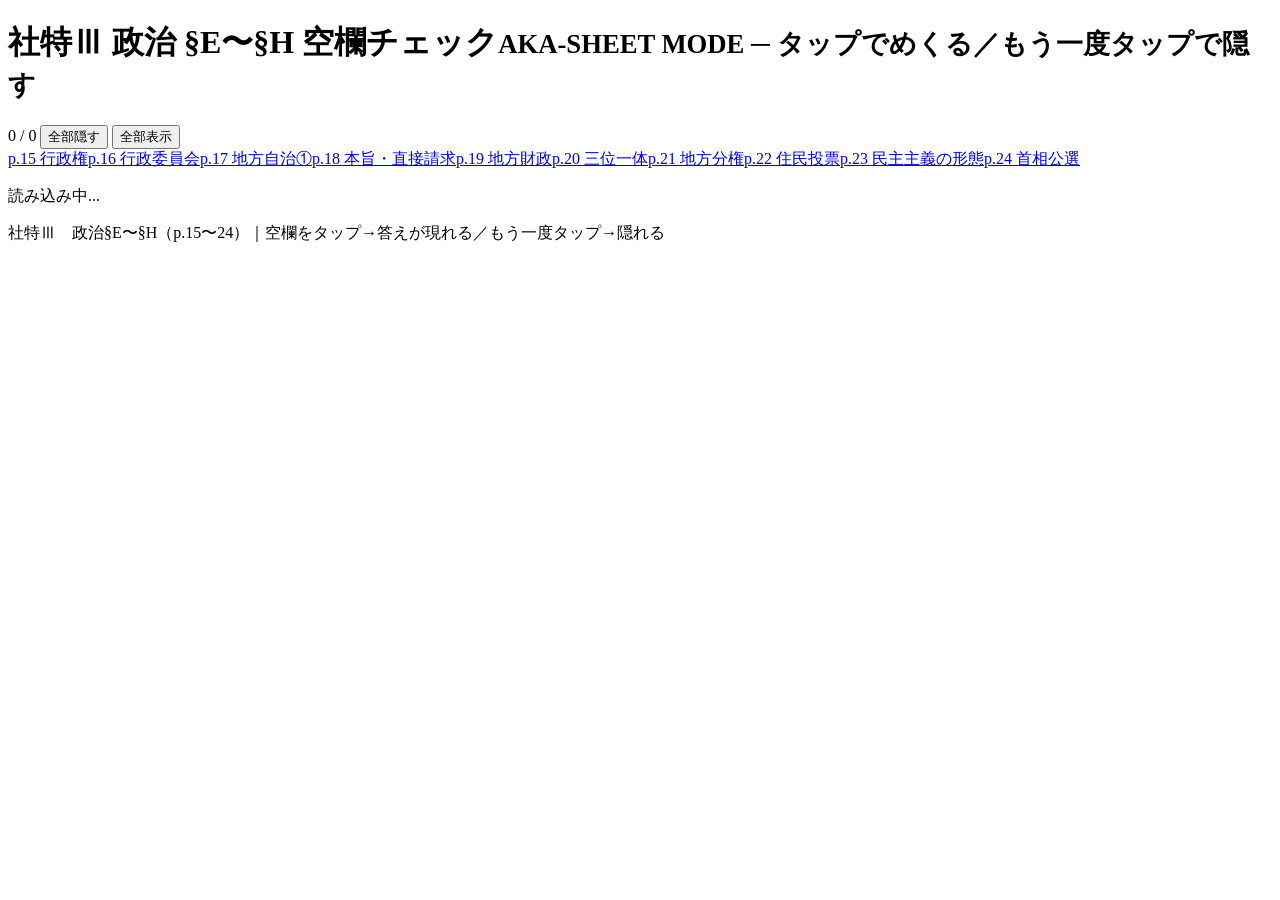
==== index.html @ c3d472b0 "Add site entry page" ====
<!DOCTYPE html>
<html lang="ja">
<head>
<meta charset="UTF-8">
<meta name="viewport" content="width=device-width, initial-scale=1.0">
<title>社特Ⅲ 政治E〜H 空欄チェック（赤シート方式）</title>
<link rel="stylesheet" href="style.css">
</head>
<body>
<header>
<h1>社特Ⅲ 政治 §E〜§H 空欄チェック<small>AKA-SHEET MODE ─ タップでめくる／もう一度タップで隠す</small></h1>
<div class="bar">
<span class="count" id="count">0 / 0</span>
<button class="primary" id="hideAll">全部隠す</button>
<button id="showAll">全部表示</button>
</div>
<nav>
<a href="#p15">p.15 行政権</a><a href="#p16">p.16 行政委員会</a><a href="#p17">p.17 地方自治①</a><a href="#p18">p.18 本旨・直接請求</a><a href="#p19">p.19 地方財政</a><a href="#p20">p.20 三位一体</a><a href="#p21">p.21 地方分権</a><a href="#p22">p.22 住民投票</a><a href="#p23">p.23 民主主義の形態</a><a href="#p24">p.24 首相公選</a>
</nav>
</header>
<main id="content"><p class="note">読み込み中...</p></main>
<footer>社特Ⅲ　政治§E〜§H（p.15〜24）｜空欄をタップ→答えが現れる／もう一度タップ→隠れる</footer>
<script src="app.js"></script>
</body>
</html>
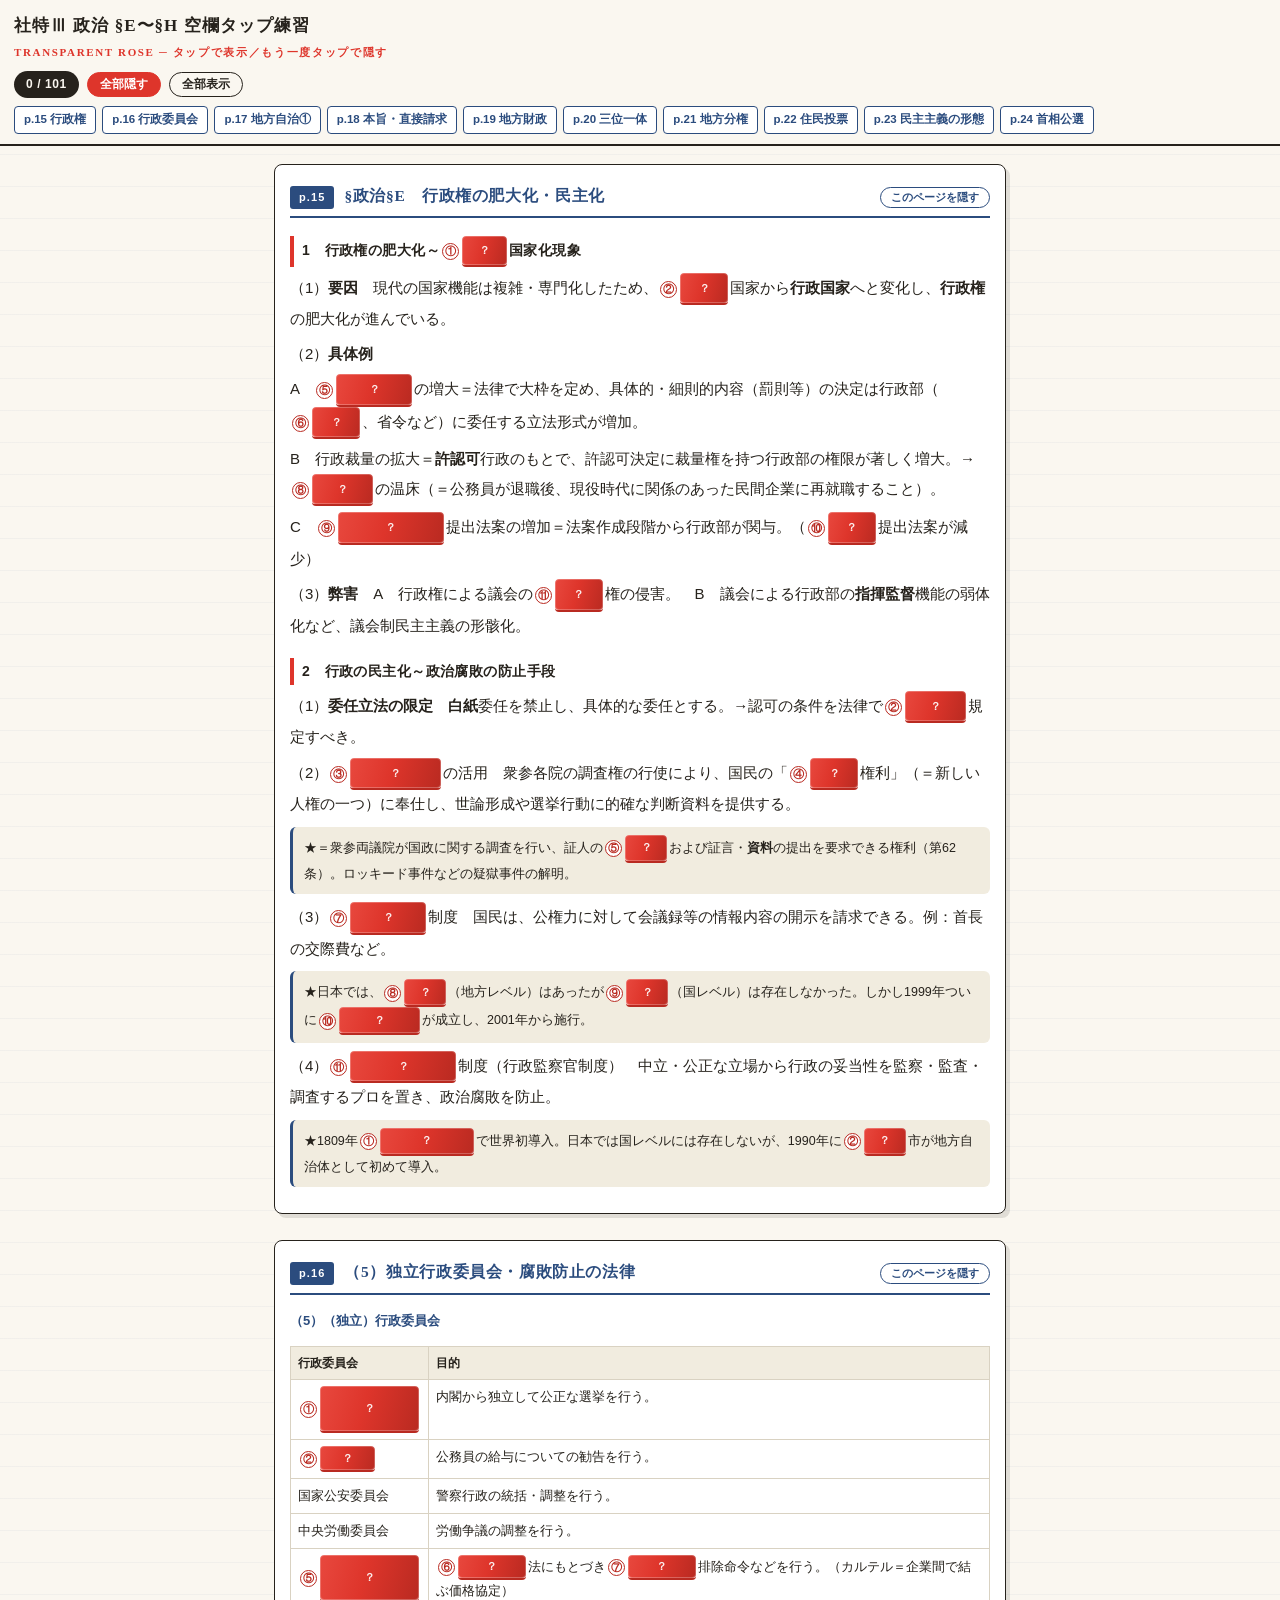
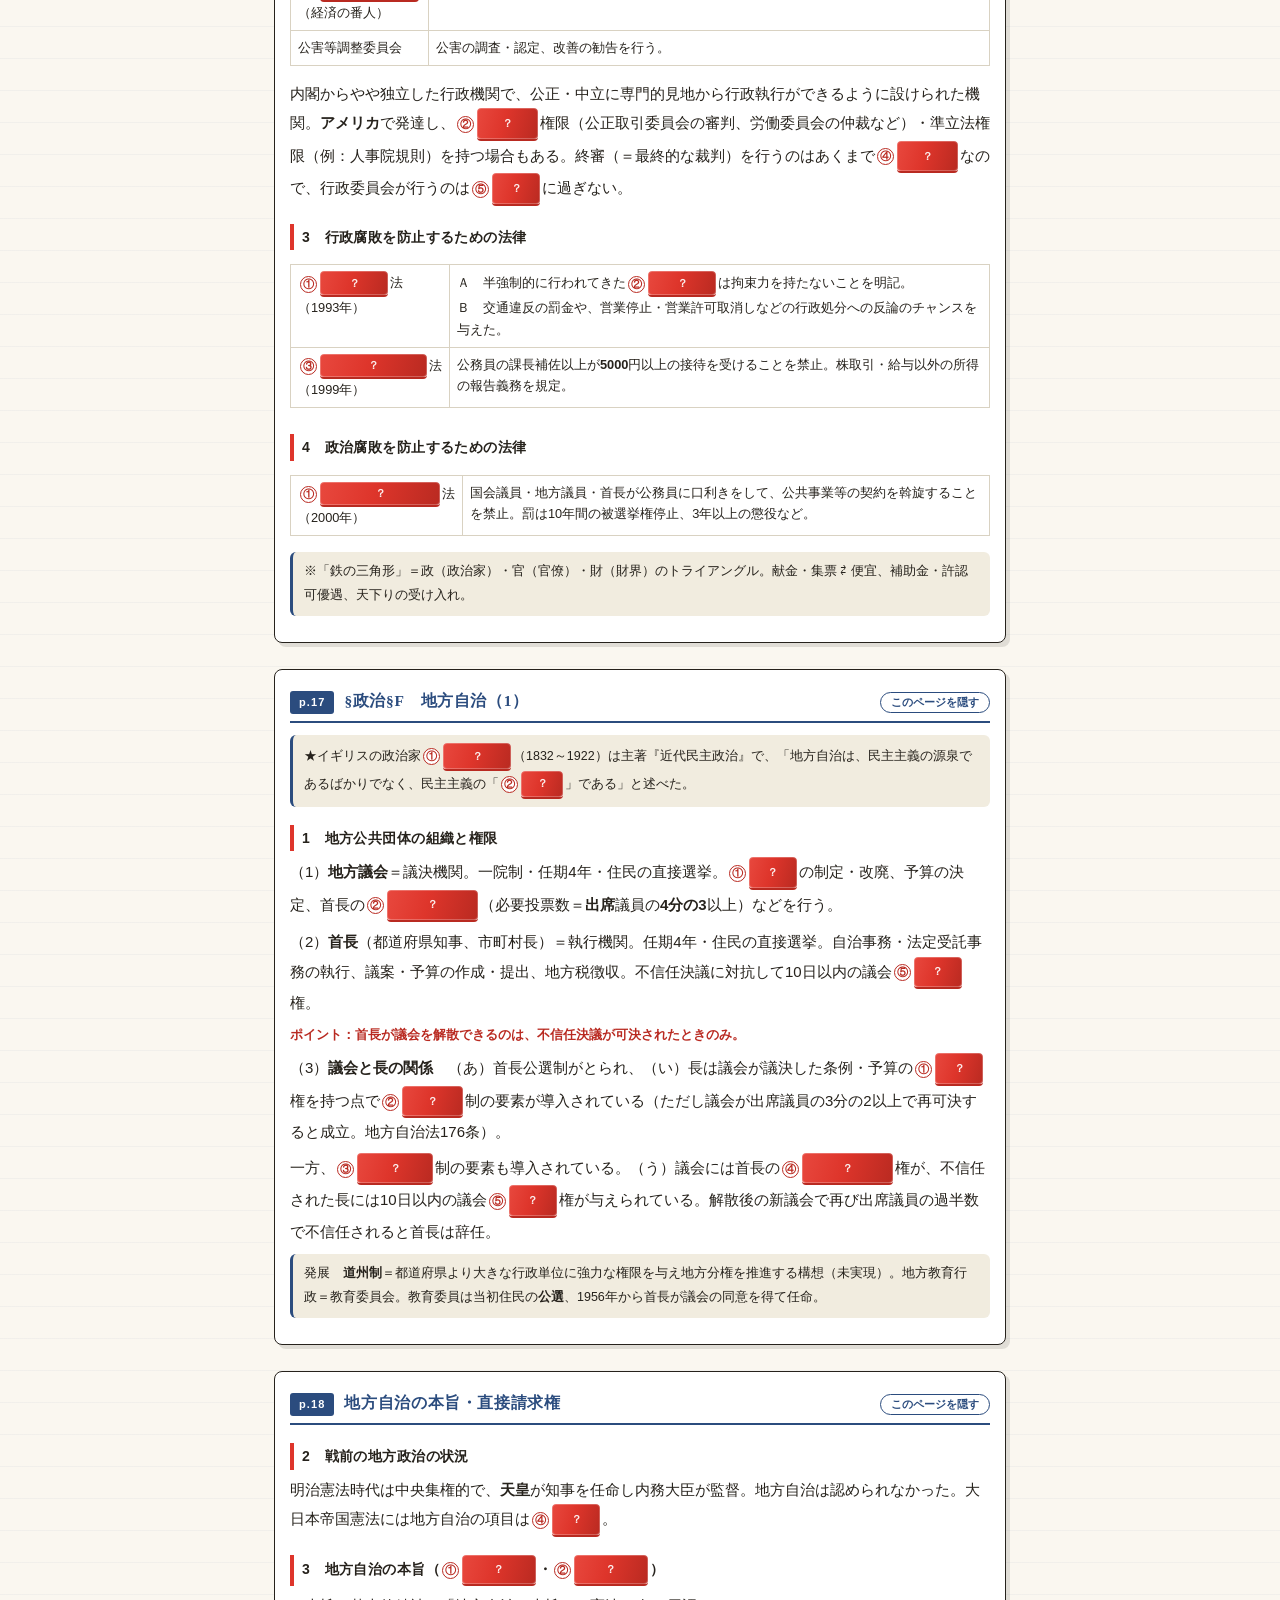
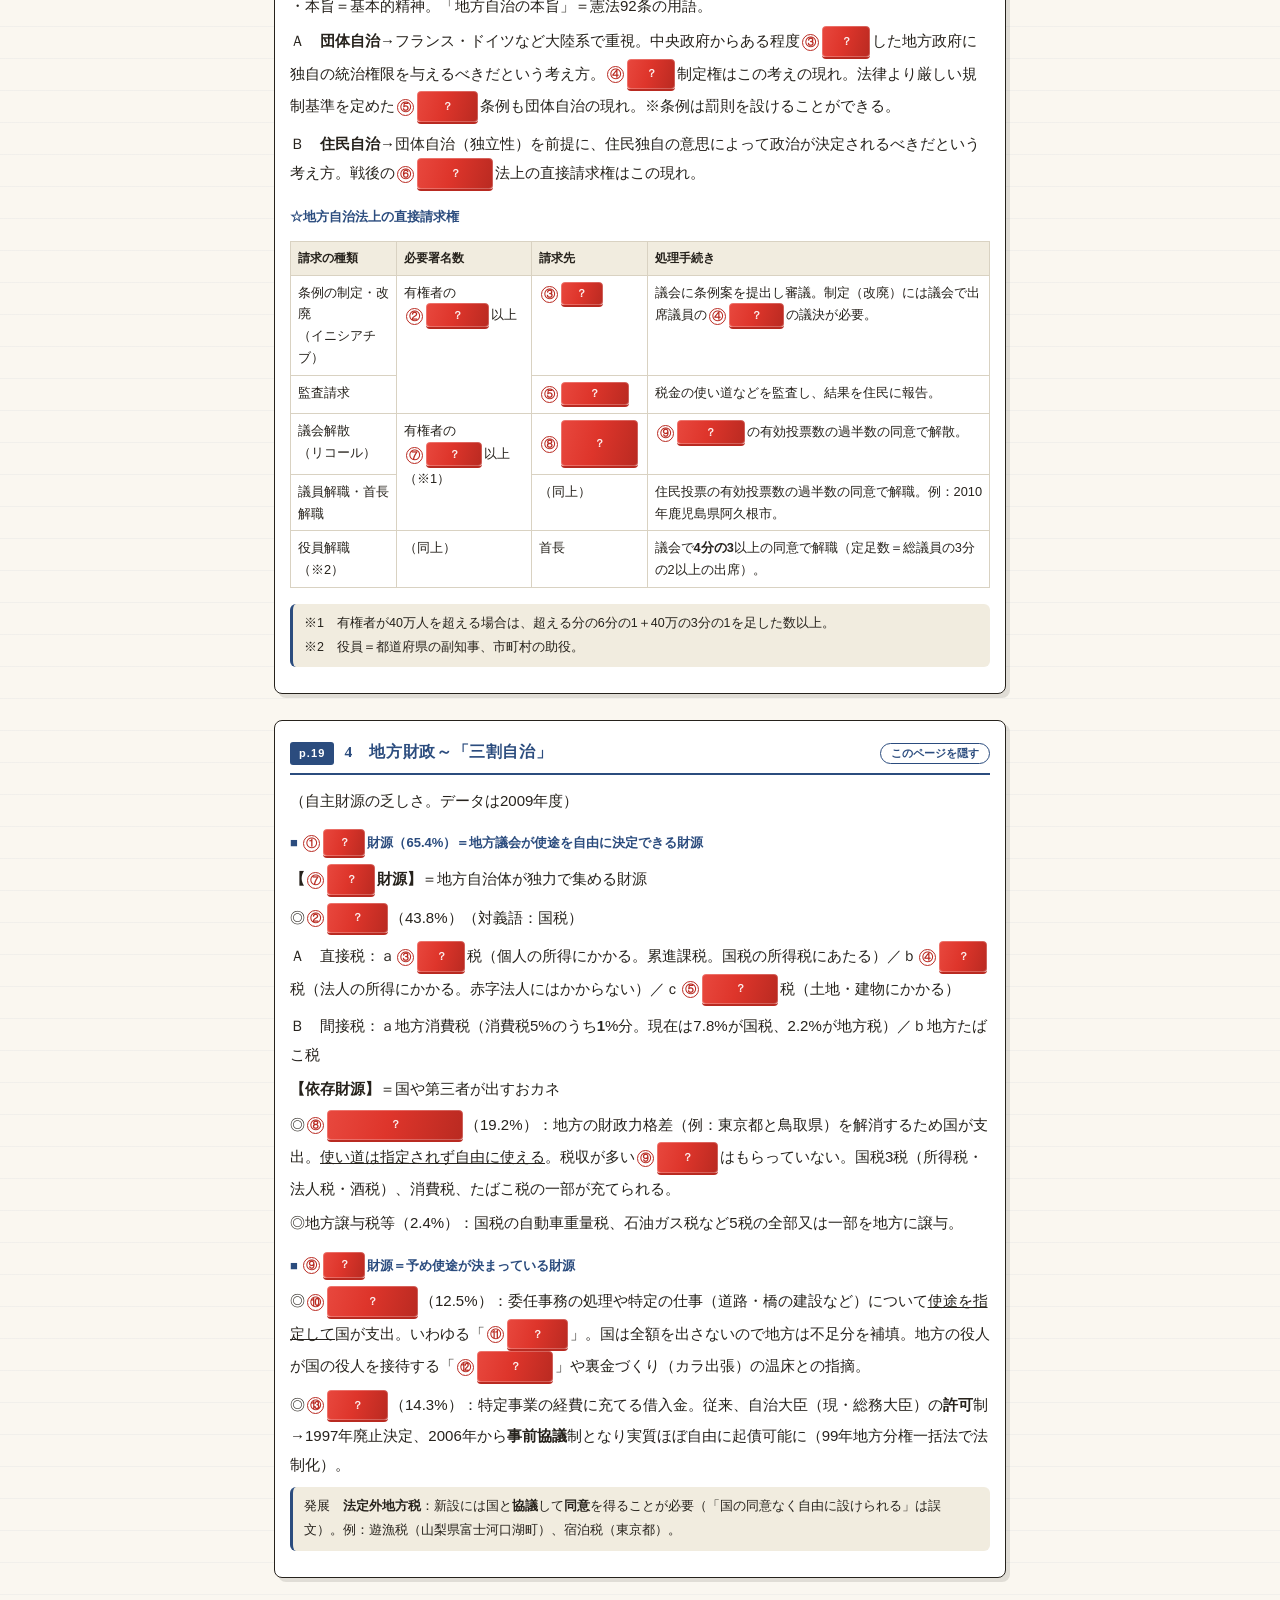
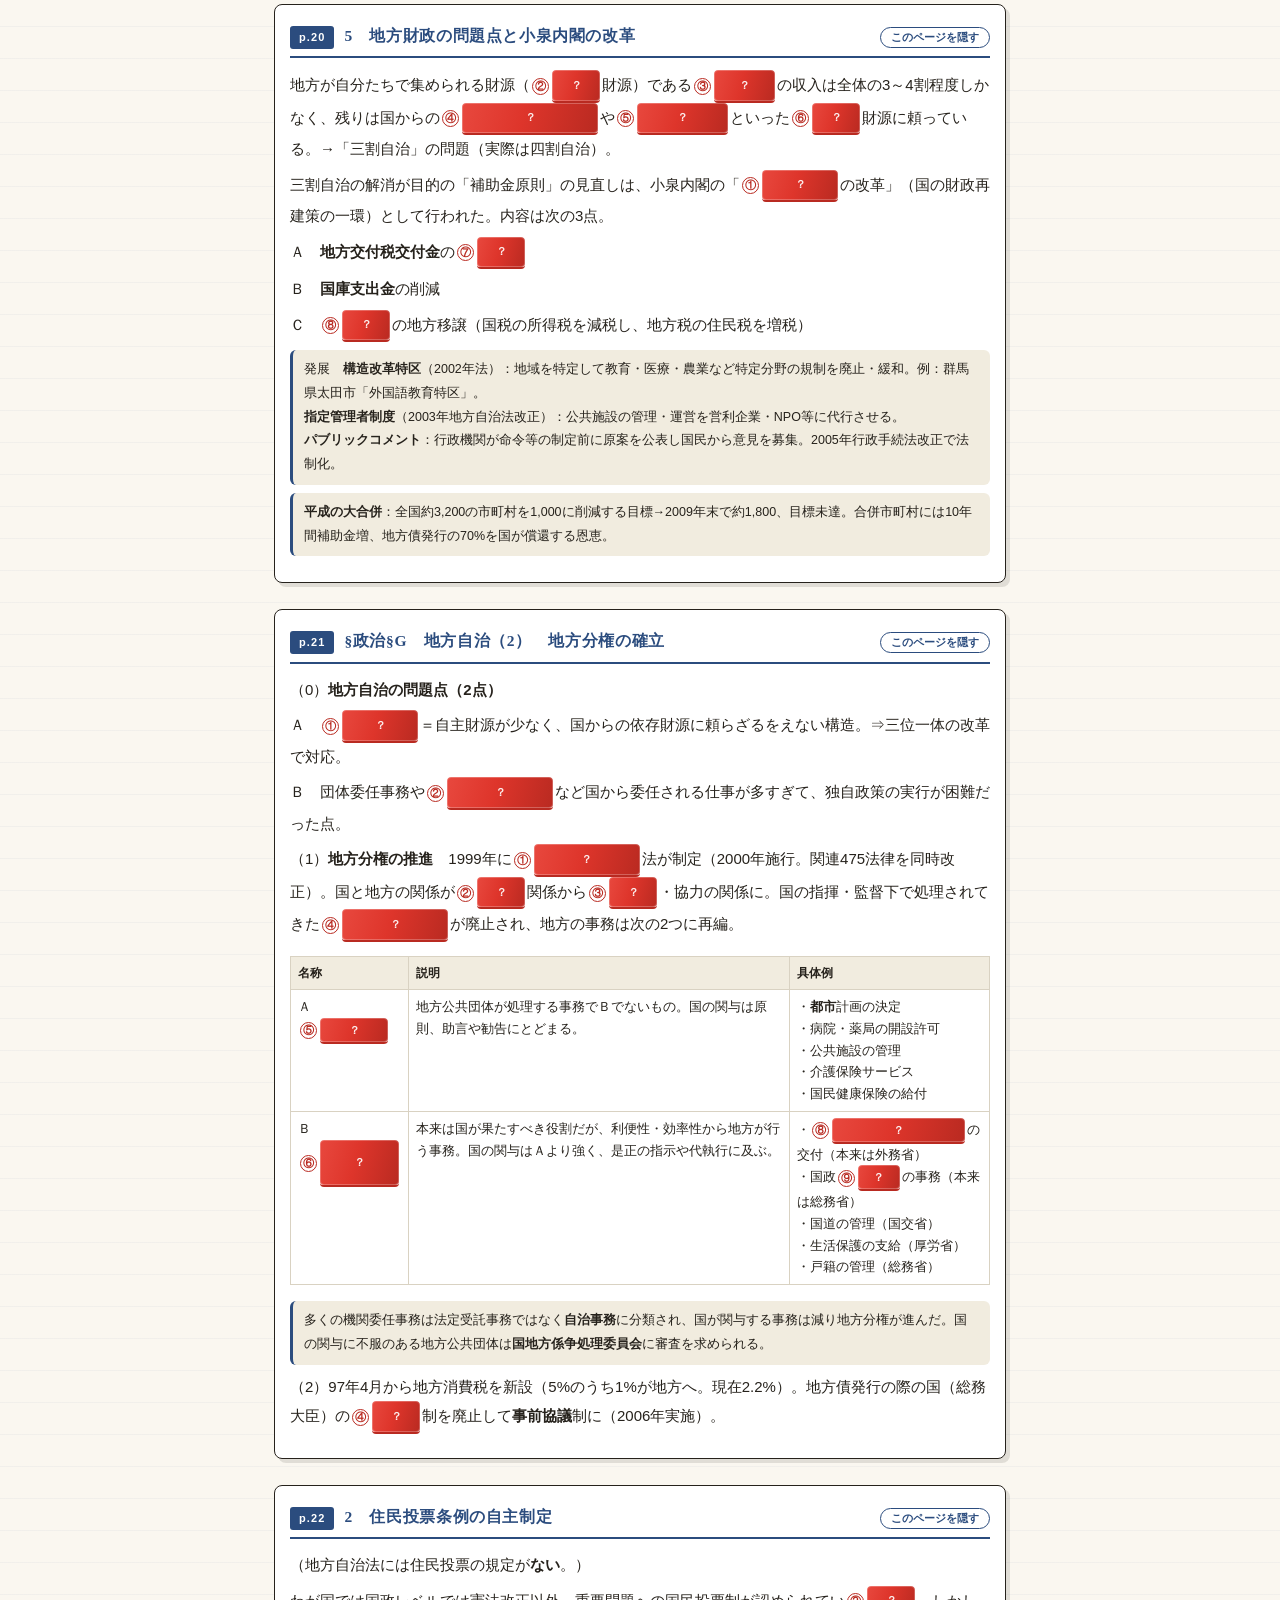
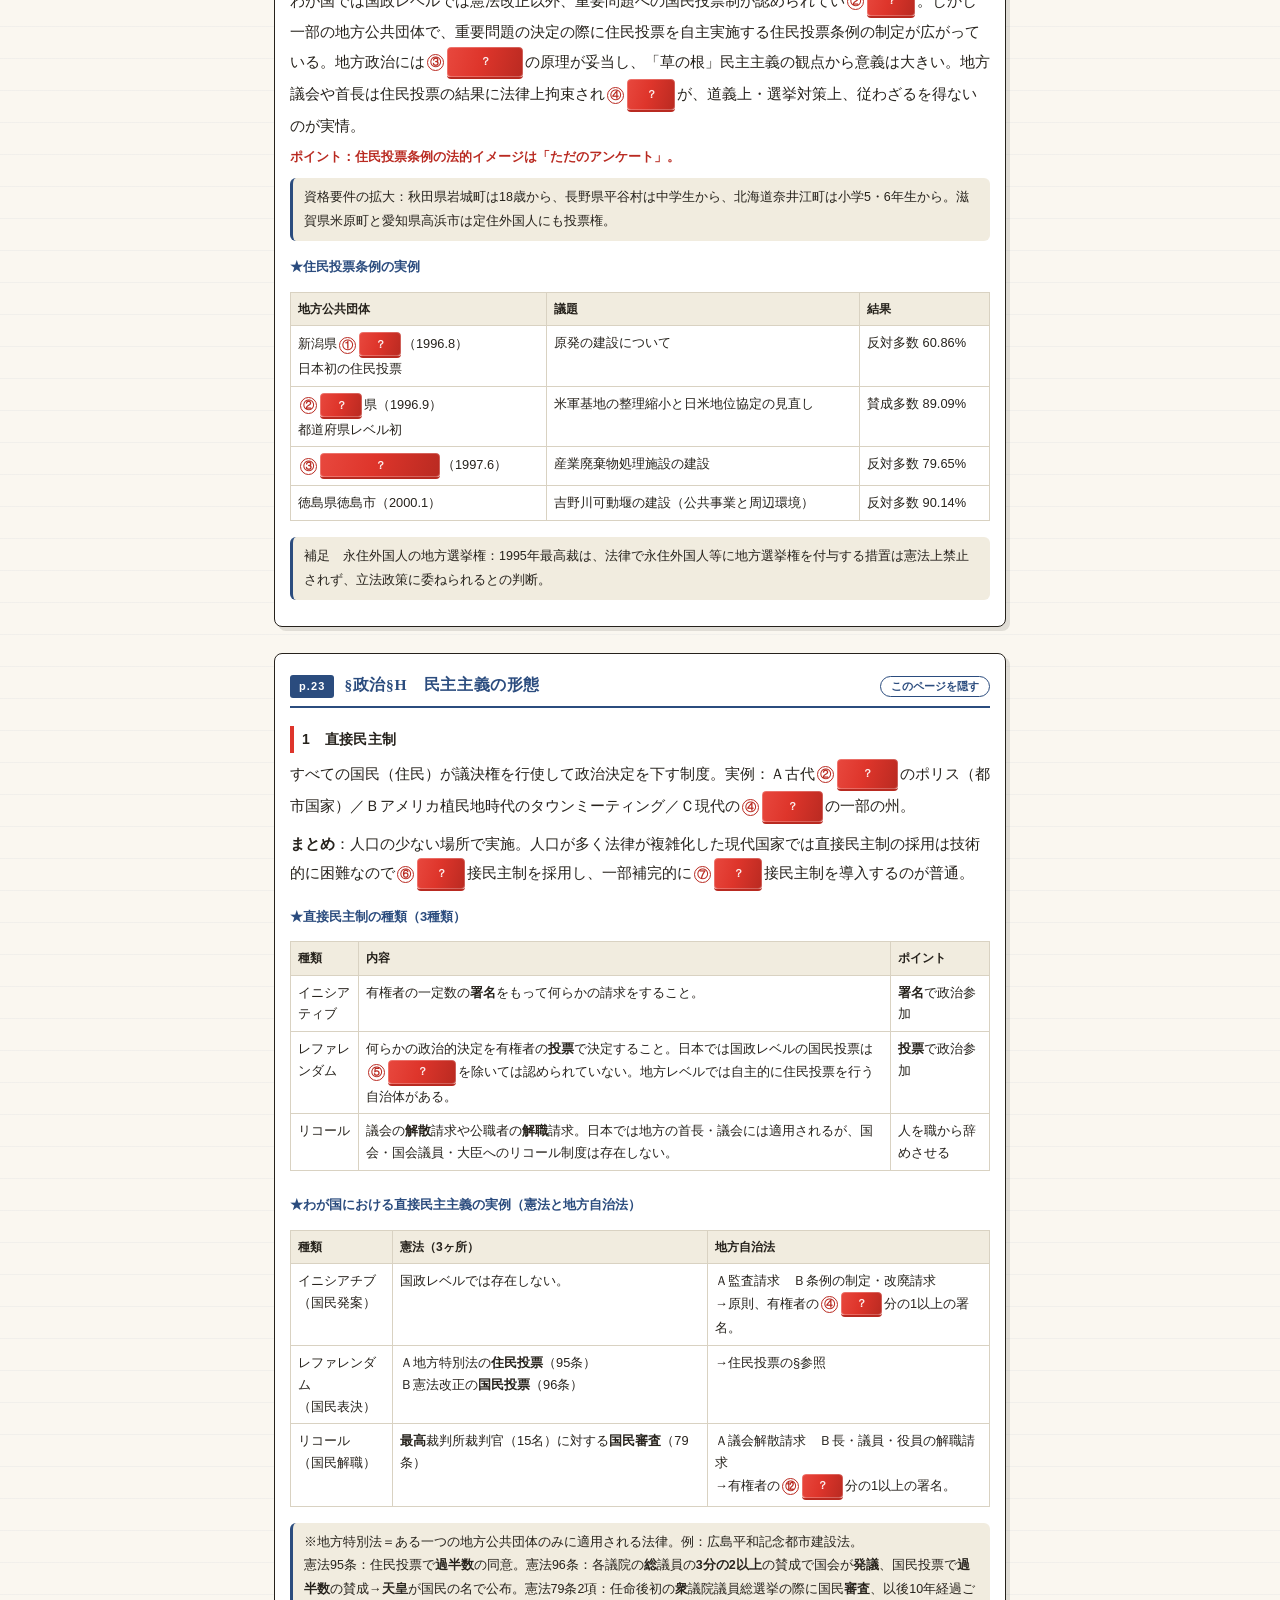
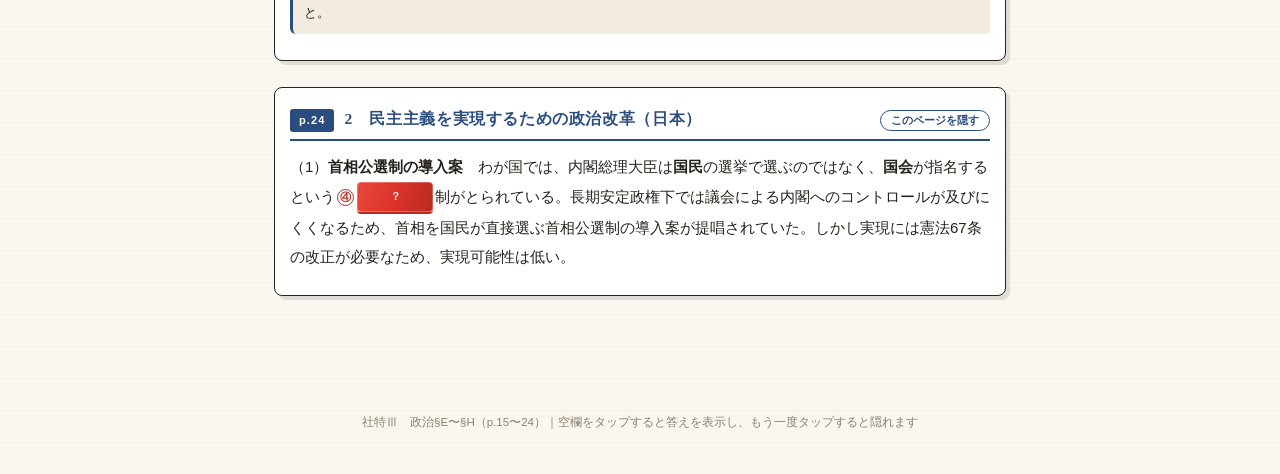
==== commit 7b8640b6: "Update site header for transparent rose quiz design" ====
--- a/index.html
+++ b/index.html
@@ -3,12 +3,13 @@
 <head>
 <meta charset="UTF-8">
 <meta name="viewport" content="width=device-width, initial-scale=1.0">
-<title>社特Ⅲ 政治E〜H 空欄チェック（赤シート方式）</title>
+<meta name="theme-color" content="#FAF7F0">
+<title>社特Ⅲ 政治E〜H 空欄タップ練習</title>
 <link rel="stylesheet" href="style.css">
 </head>
 <body>
 <header>
-<h1>社特Ⅲ 政治 §E〜§H 空欄チェック<small>AKA-SHEET MODE ─ タップでめくる／もう一度タップで隠す</small></h1>
+<h1>社特Ⅲ 政治 §E〜§H 空欄タップ練習<small>TRANSPARENT ROSE ─ タップで表示／もう一度タップで隠す</small></h1>
 <div class="bar">
 <span class="count" id="count">0 / 0</span>
 <button class="primary" id="hideAll">全部隠す</button>
@@ -19,7 +20,7 @@
 </nav>
 </header>
 <main id="content"><p class="note">読み込み中...</p></main>
-<footer>社特Ⅲ　政治§E〜§H（p.15〜24）｜空欄をタップ→答えが現れる／もう一度タップ→隠れる</footer>
+<footer>社特Ⅲ　政治§E〜§H（p.15〜24）｜空欄をタップすると答えを表示し、もう一度タップすると隠れます</footer>
 <script src="app.js"></script>
 </body>
 </html>
--- a/style.css
+++ b/style.css
@@ -0,0 +1,111 @@
+:root{
+  --paper:#FAF7F0;
+  --ink:#26221C;
+  --red:#DE352B;
+  --red-deep:#B92A21;
+  --indigo:#2B4C7E;
+  --line:#D9D2C2;
+  --soft:#F1ECDF;
+}
+*{box-sizing:border-box;-webkit-tap-highlight-color:transparent}
+html{scroll-behavior:smooth}
+body{
+  margin:0;background:var(--paper);color:var(--ink);
+  font-family:"Hiragino Kaku Gothic ProN","Hiragino Sans","Yu Gothic","Noto Sans JP",sans-serif;
+  font-size:15px;line-height:1.9;
+  background-image:repeating-linear-gradient(0deg,transparent 0 31px,rgba(43,76,126,.045) 31px 32px);
+}
+header{
+  position:sticky;top:0;z-index:20;background:rgba(250,247,240,.96);
+  border-bottom:2px solid var(--ink);backdrop-filter:blur(4px);
+  padding:10px 14px 8px;
+}
+h1{
+  margin:0;font-size:17px;letter-spacing:.06em;
+  font-family:"Hiragino Mincho ProN","Yu Mincho","Noto Serif JP",serif;font-weight:700;
+}
+h1 small{font-size:11px;color:var(--red);font-weight:600;letter-spacing:.15em;display:block}
+.bar{display:flex;align-items:center;gap:8px;margin-top:8px;flex-wrap:wrap}
+.count{
+  font-size:12px;font-weight:700;background:var(--ink);color:var(--paper);
+  border-radius:999px;padding:2px 12px;letter-spacing:.05em;
+}
+.bar button{
+  font-size:12px;font-weight:700;border:1.5px solid var(--ink);background:transparent;
+  color:var(--ink);border-radius:999px;padding:3px 12px;cursor:pointer;font-family:inherit;
+}
+.bar button.primary{background:var(--red);border-color:var(--red);color:#fff}
+nav{display:flex;gap:6px;overflow-x:auto;padding:8px 0 2px;scrollbar-width:none}
+nav::-webkit-scrollbar{display:none}
+nav a{
+  flex:none;font-size:11.5px;font-weight:700;text-decoration:none;color:var(--indigo);
+  border:1.2px solid var(--indigo);border-radius:4px;padding:2px 9px;background:#fff;
+}
+main{max-width:760px;margin:0 auto;padding:18px 14px 90px}
+section.page{
+  background:#fff;border:1.5px solid var(--ink);border-radius:8px;
+  margin:0 0 26px;padding:16px 15px 18px;box-shadow:4px 4px 0 rgba(38,34,28,.12);
+}
+.phead{display:flex;align-items:baseline;gap:10px;border-bottom:2px solid var(--indigo);padding-bottom:6px;margin-bottom:12px;flex-wrap:wrap}
+.ptag{
+  font-size:11px;font-weight:800;color:#fff;background:var(--indigo);
+  padding:1px 9px;border-radius:3px;letter-spacing:.1em;flex:none;
+}
+.phead h2{
+  margin:0;font-size:15.5px;color:var(--indigo);flex:1;min-width:150px;
+  font-family:"Hiragino Mincho ProN","Yu Mincho",serif;letter-spacing:.04em;
+}
+.sec-toggle{
+  flex:none;font-size:11px;font-weight:700;border:1.2px solid var(--indigo);color:var(--indigo);
+  background:transparent;border-radius:999px;padding:2px 10px;cursor:pointer;font-family:inherit;
+}
+h3{font-size:14px;margin:18px 0 6px;padding-left:8px;border-left:4px solid var(--red);letter-spacing:.03em}
+h4{font-size:13px;margin:14px 0 4px;color:var(--indigo)}
+p{margin:6px 0}
+.note{
+  font-size:12.5px;background:var(--soft);border-radius:6px;padding:8px 11px;margin:8px 0;
+  border-left:3px solid var(--indigo);
+}
+.pt{font-size:12.5px;color:var(--red-deep);font-weight:700}
+table{width:100%;border-collapse:collapse;font-size:12.8px;margin:8px 0;line-height:1.7}
+th,td{border:1px solid var(--line);padding:6px 7px;vertical-align:top;text-align:left}
+th{background:var(--soft);font-size:12px;white-space:nowrap}
+.twrap{overflow-x:auto}
+.b{
+  display:inline-flex;align-items:center;gap:3px;margin:0 2px;
+  cursor:pointer;user-select:none;vertical-align:baseline;
+}
+.b i{
+  font-style:normal;font-size:11px;font-weight:800;color:var(--red-deep);
+  border:1.4px solid var(--red-deep);border-radius:50%;
+  min-width:17px;height:17px;line-height:15px;text-align:center;flex:none;
+  background:#fff;
+}
+.b em{
+  position:relative;font-style:normal;font-weight:700;color:var(--red-deep);
+  padding:1px 8px;min-width:3.2em;text-align:center;border-radius:4px;
+  overflow:hidden;display:inline-block;
+  background:#FFF3F1;border-bottom:2px solid var(--red-deep);
+}
+.b em::after{
+  content:"";position:absolute;inset:0;border-radius:4px;
+  background:linear-gradient(105deg,#E8483E 0%,var(--red) 45%,var(--red-deep) 100%);
+  box-shadow:inset 0 0 0 1px rgba(255,255,255,.25);
+  transition:transform .38s cubic-bezier(.4,.1,.2,1),opacity .3s;
+  transform:translateX(0);
+}
+.b.on em::after{transform:translateX(104%);opacity:.9}
+.b:not(.on) em{color:transparent}
+.b em::before{
+  content:"？";position:absolute;inset:0;z-index:1;
+  color:rgba(255,255,255,.9);font-size:11px;font-weight:800;
+  display:flex;align-items:center;justify-content:center;
+  transition:opacity .2s;pointer-events:none;
+}
+.b.on em::before{opacity:0}
+.b:focus-visible{outline:2.5px solid var(--indigo);outline-offset:2px;border-radius:6px}
+@media (prefers-reduced-motion:reduce){
+  .b em::after{transition:none}
+  html{scroll-behavior:auto}
+}
+footer{max-width:760px;margin:0 auto;padding:0 16px 40px;font-size:11.5px;color:#8a8271;text-align:center}
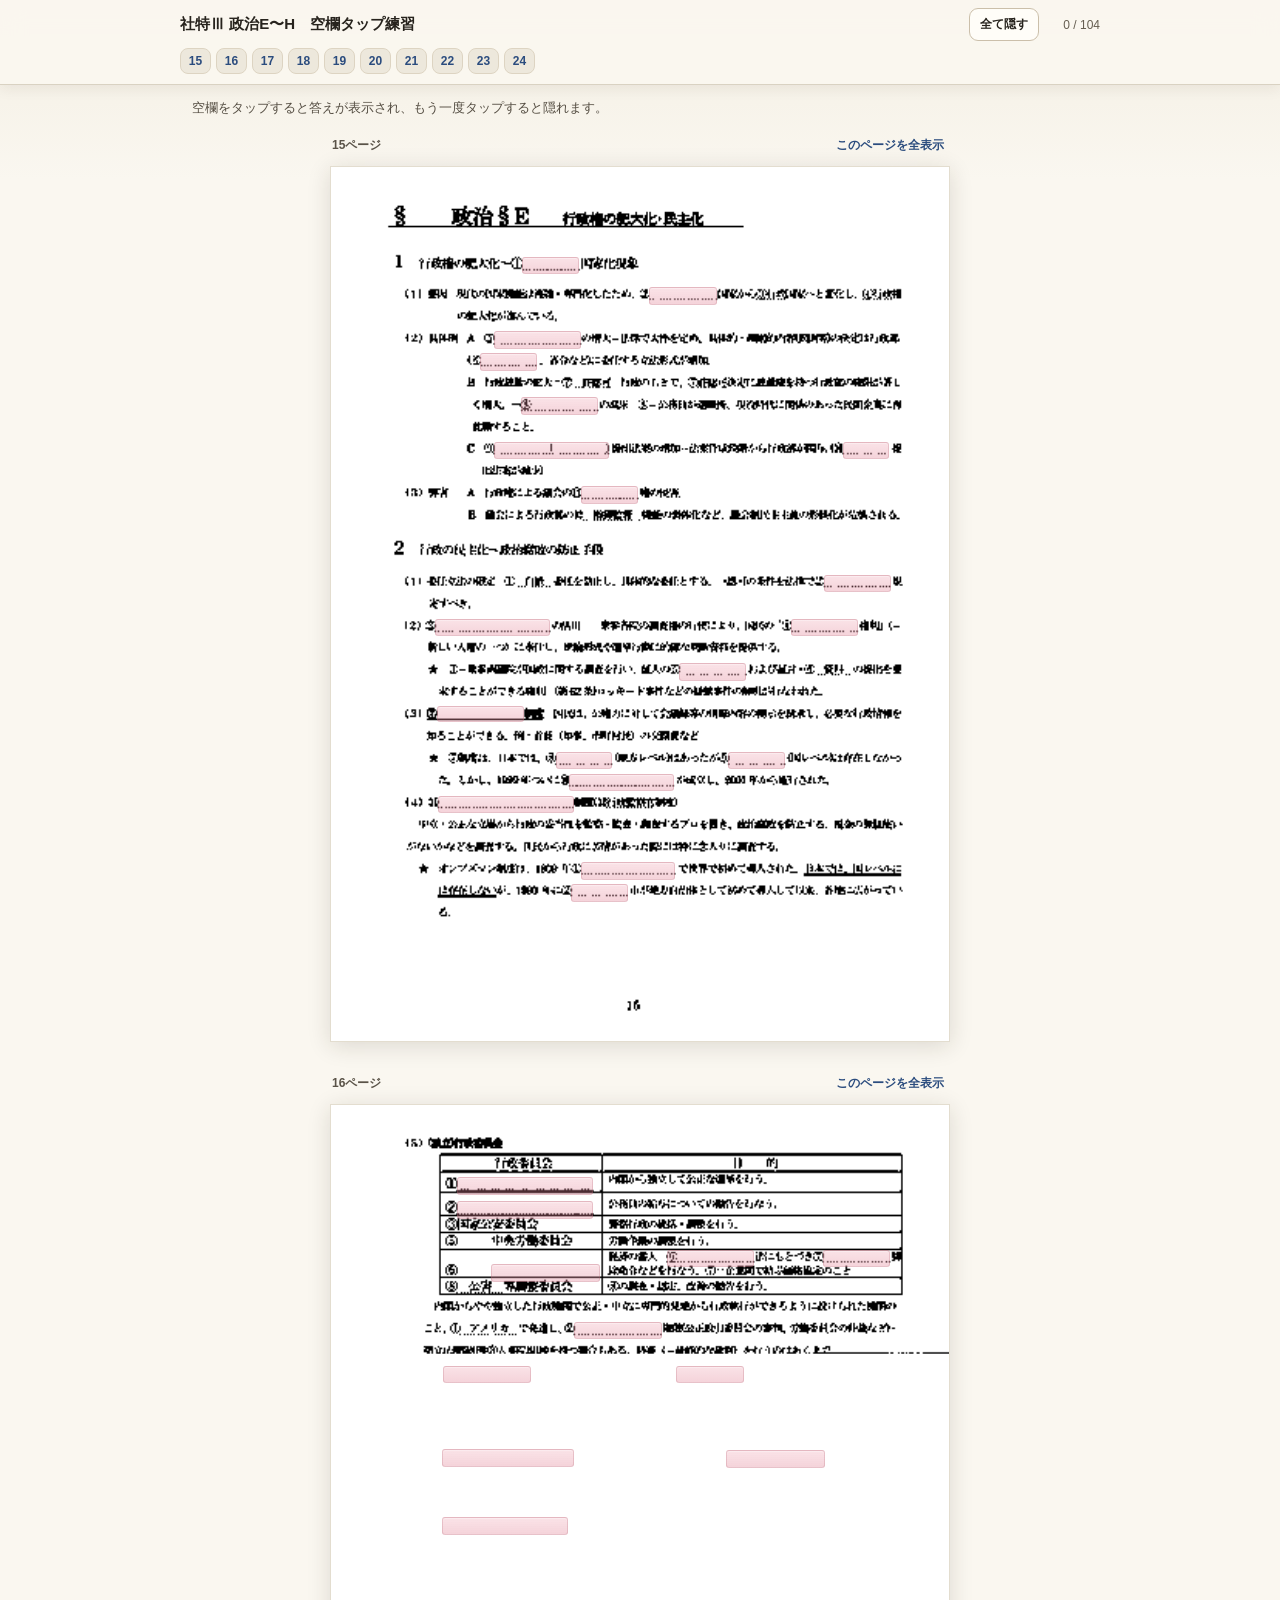
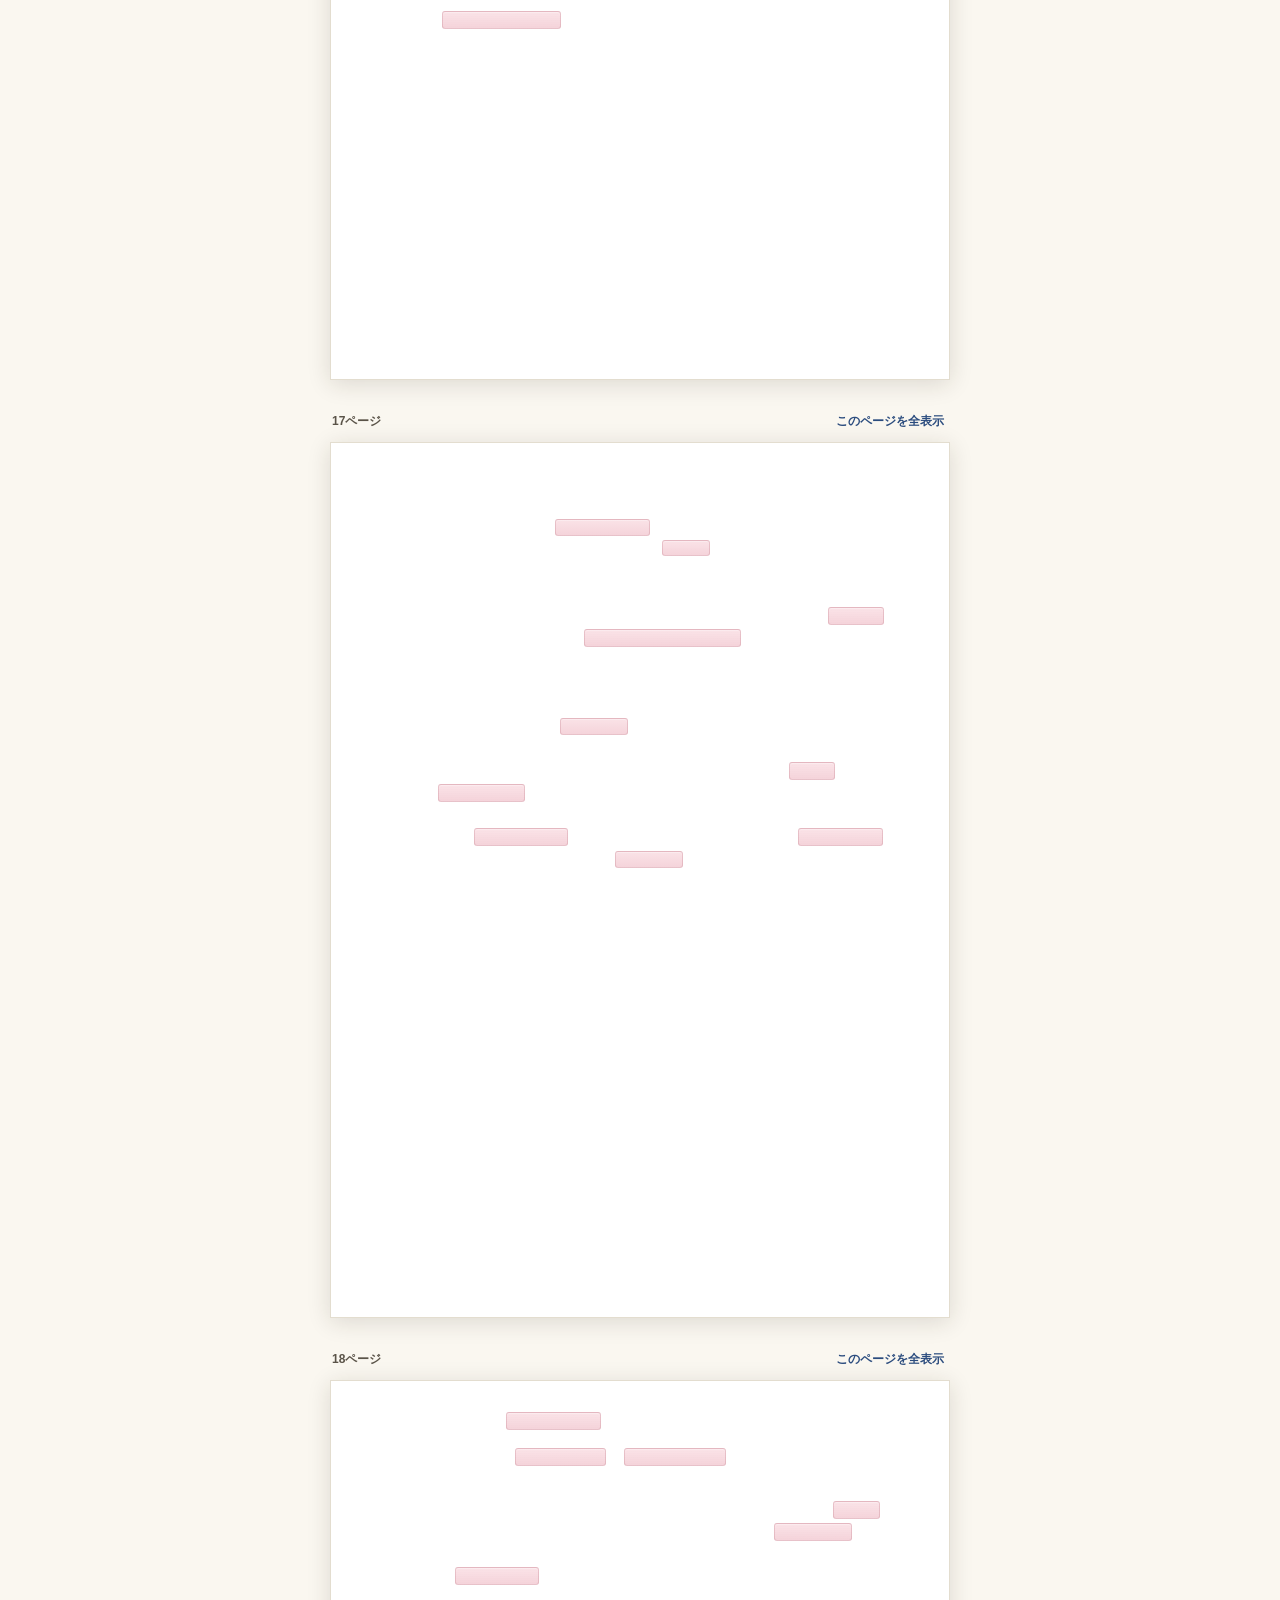
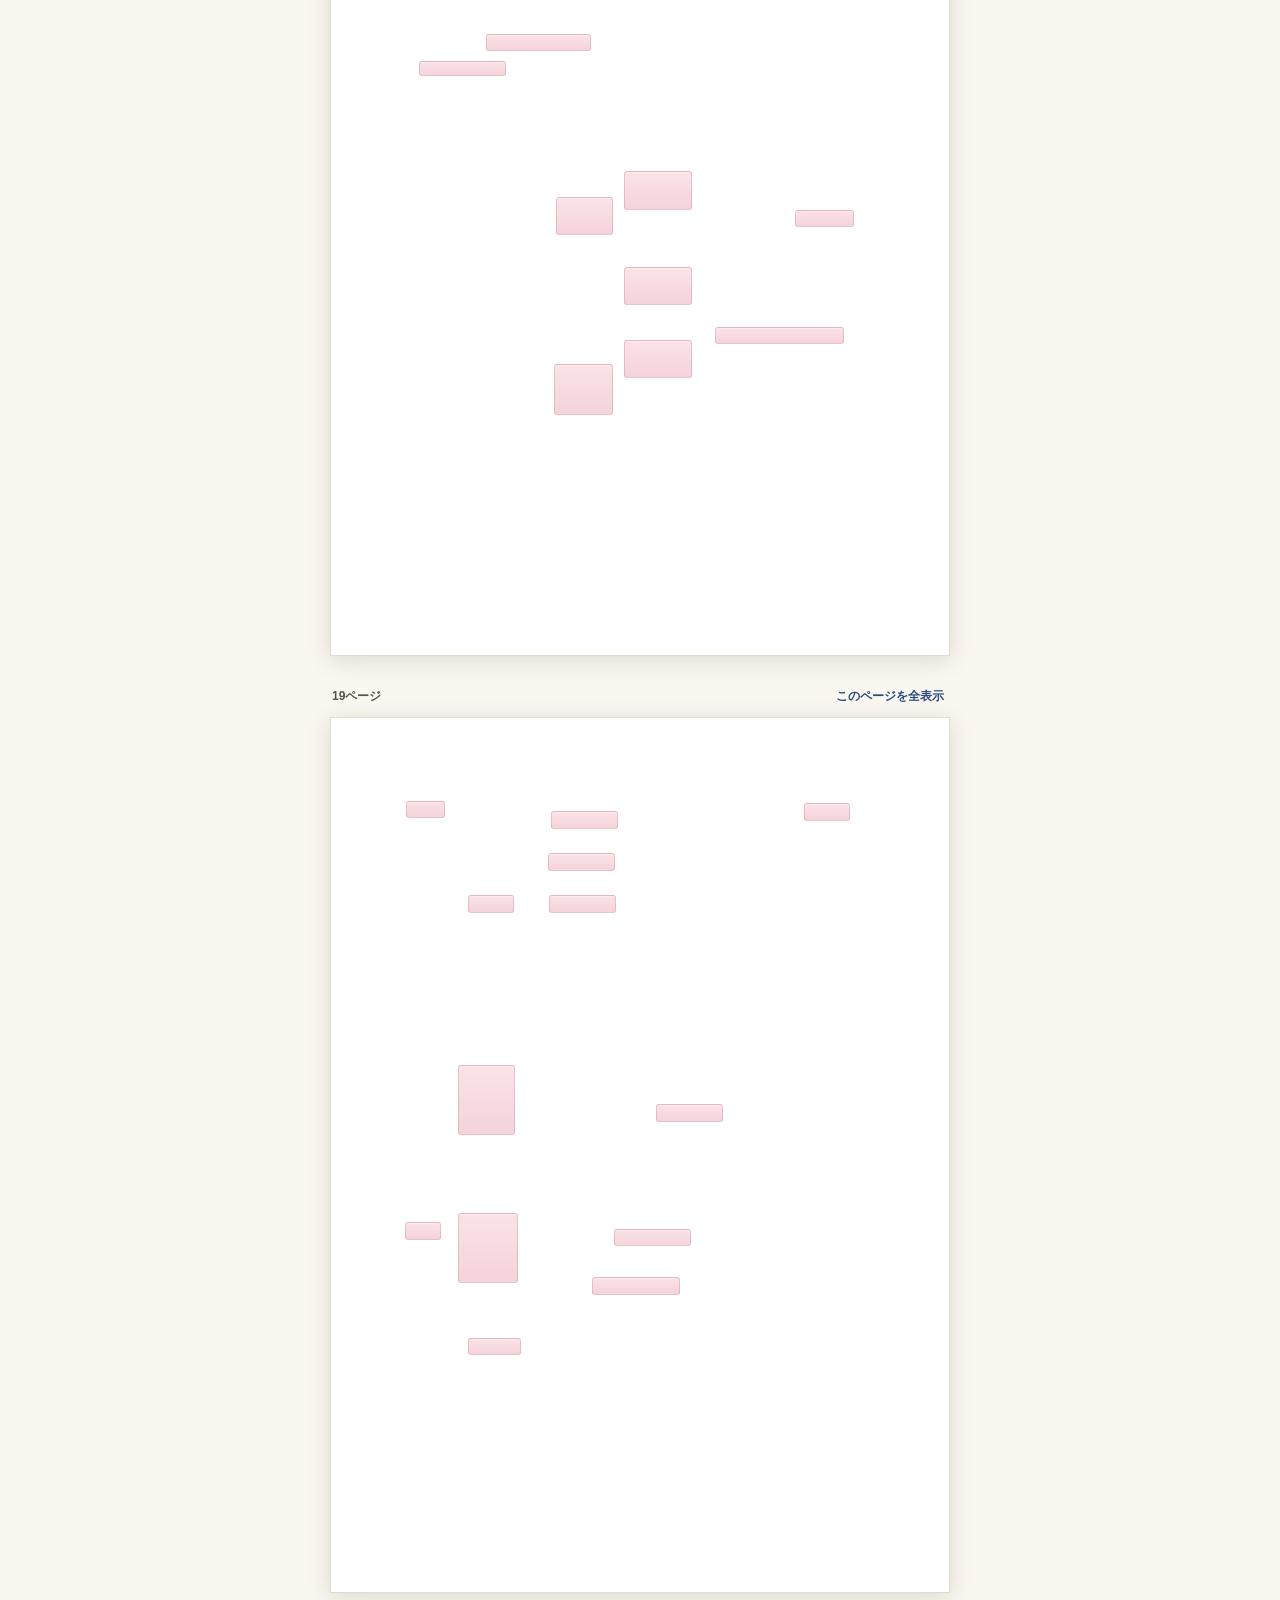
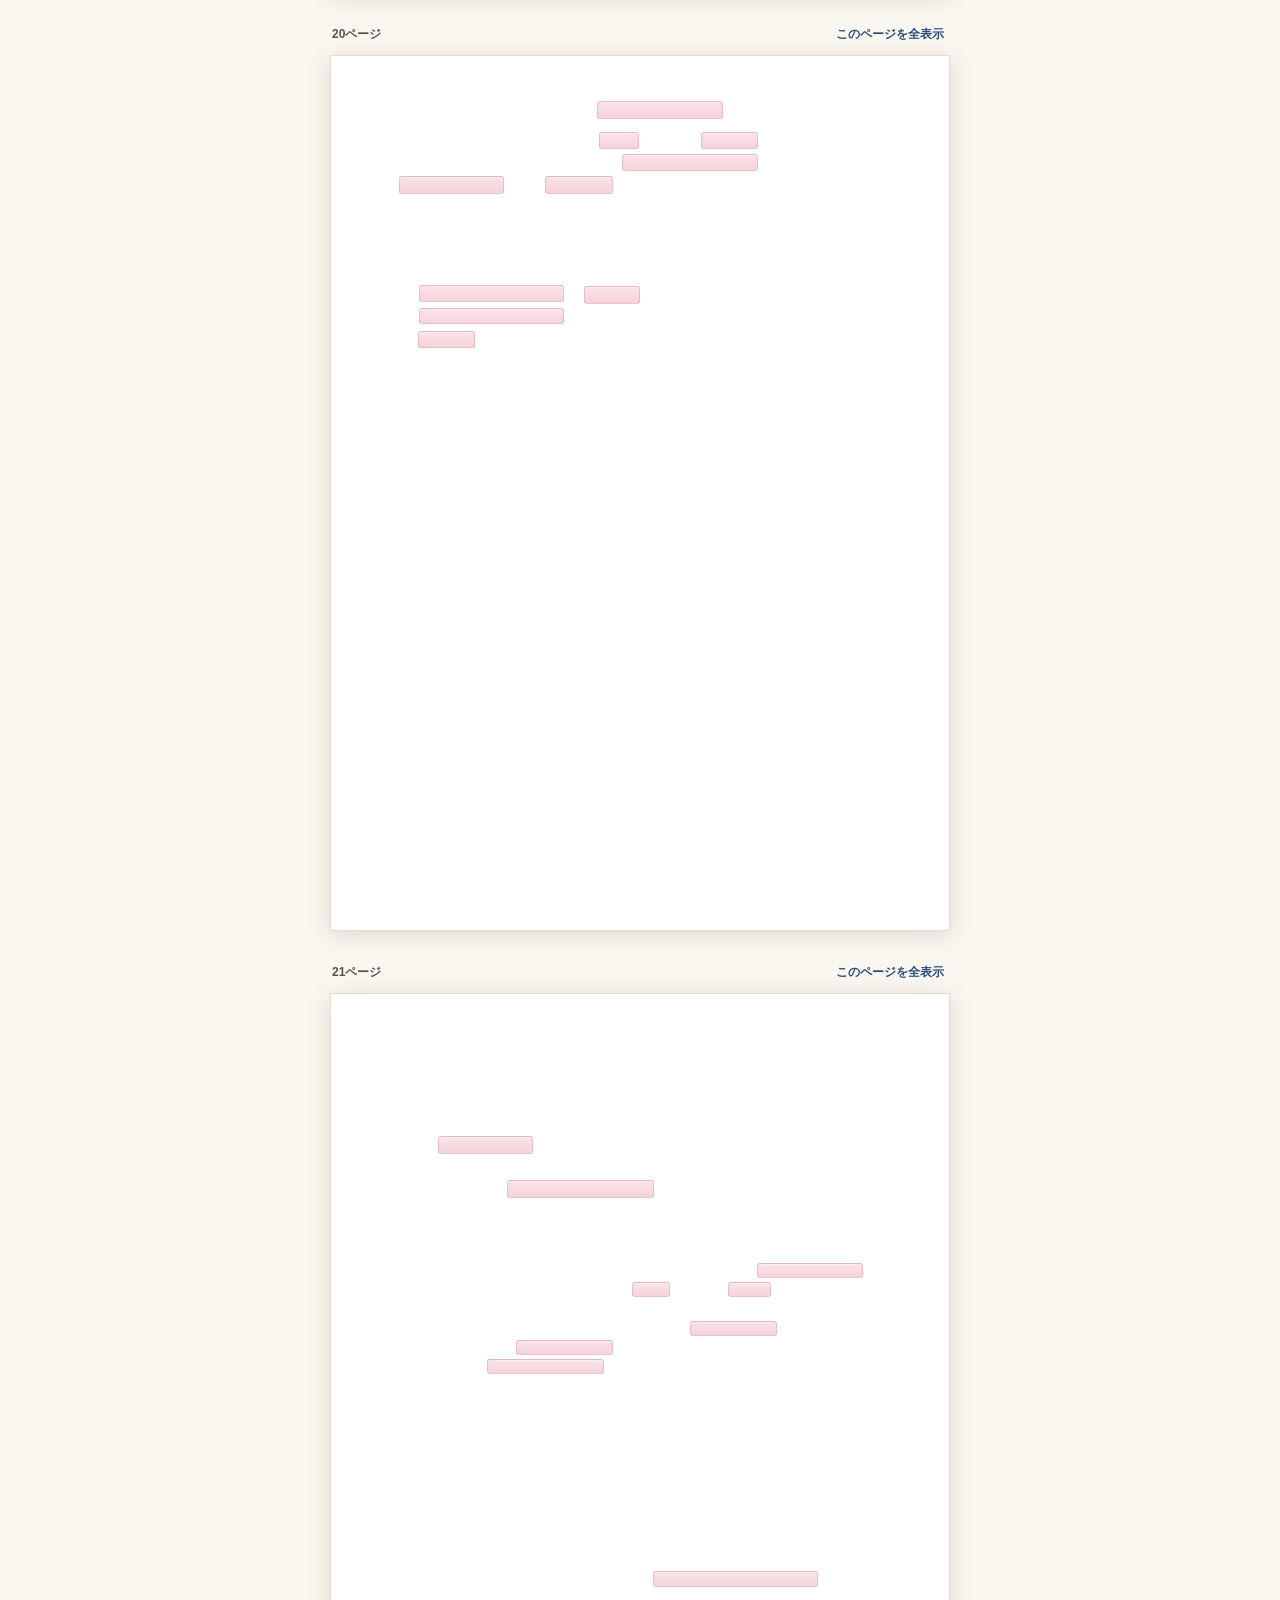
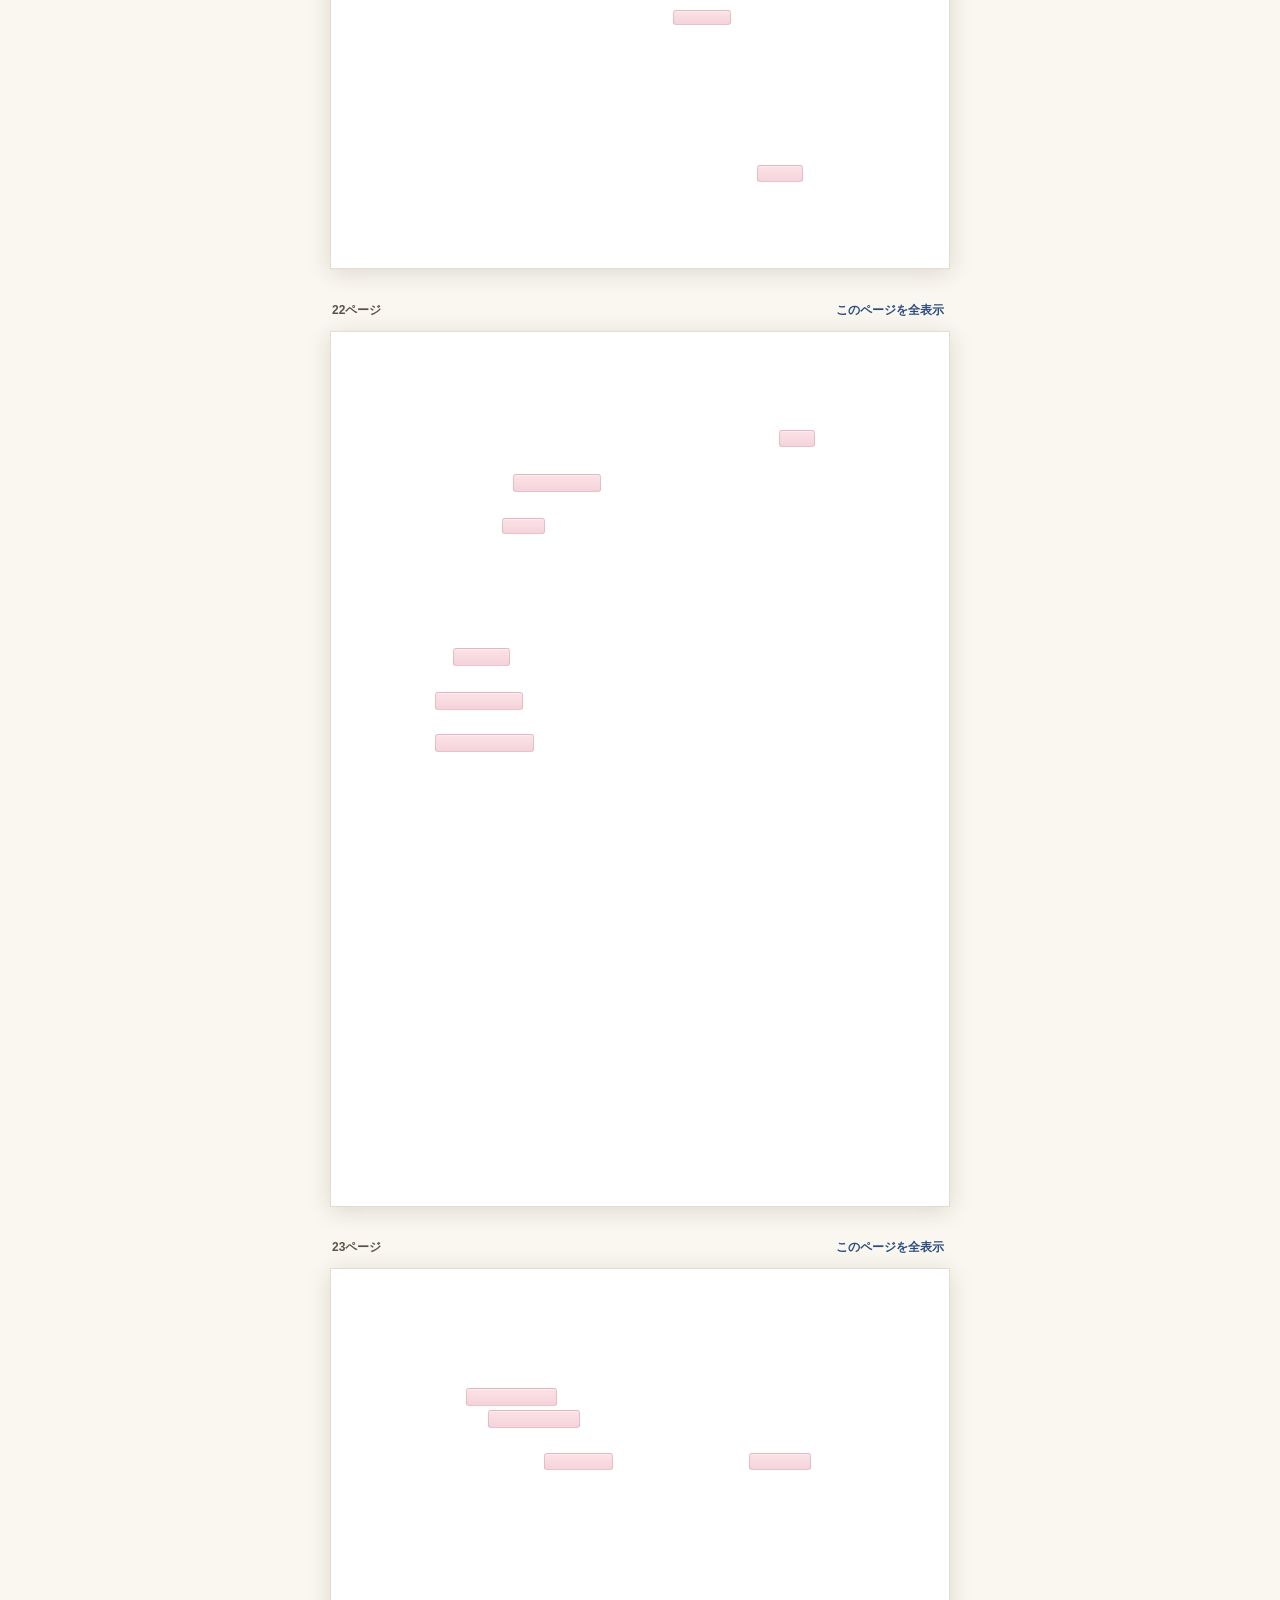
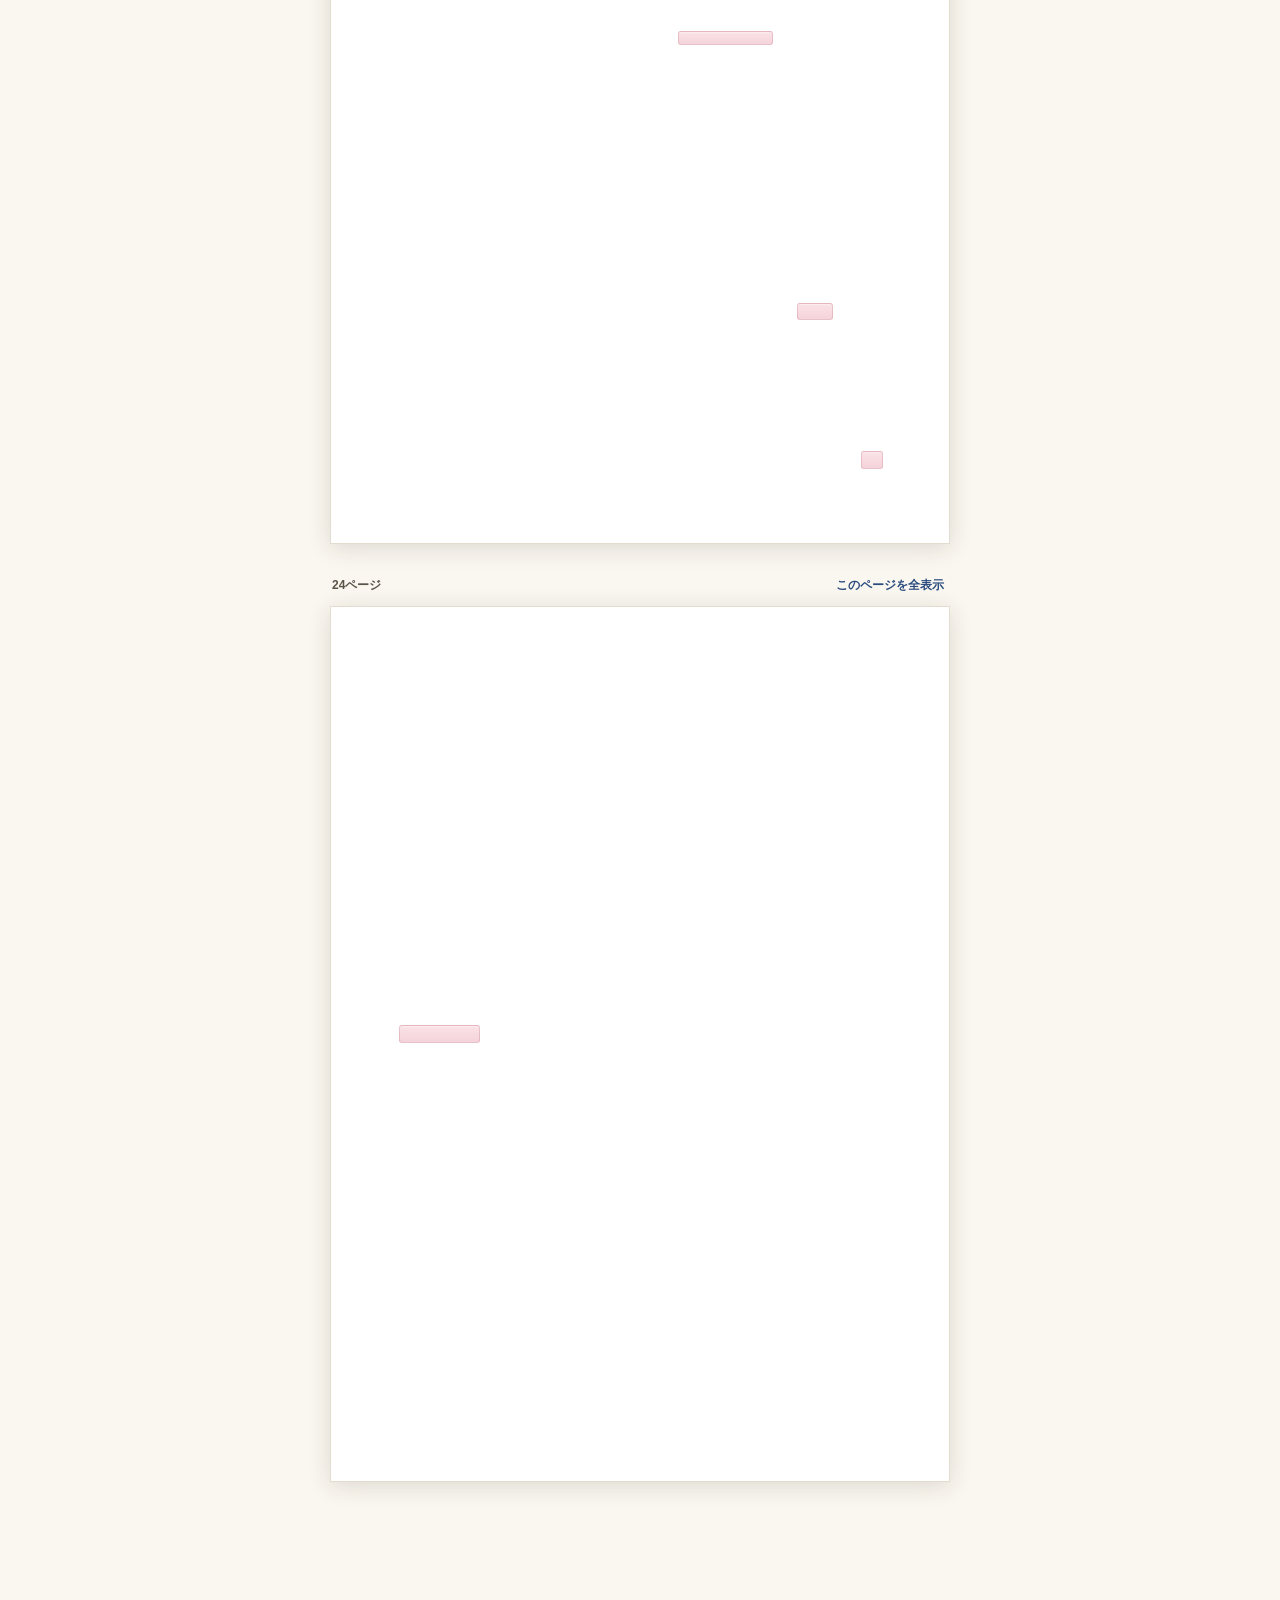
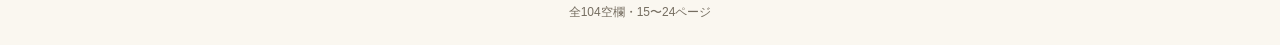
==== commit dd559efc: "Publish standalone quiz" ====
--- a/index.html
+++ b/index.html
@@ -1,26 +1 @@
-<!DOCTYPE html>
-<html lang="ja">
-<head>
-<meta charset="UTF-8">
-<meta name="viewport" content="width=device-width, initial-scale=1.0">
-<meta name="theme-color" content="#FAF7F0">
-<title>社特Ⅲ 政治E〜H 空欄タップ練習</title>
-<link rel="stylesheet" href="style.css">
-</head>
-<body>
-<header>
-<h1>社特Ⅲ 政治 §E〜§H 空欄タップ練習<small>TRANSPARENT ROSE ─ タップで表示／もう一度タップで隠す</small></h1>
-<div class="bar">
-<span class="count" id="count">0 / 0</span>
-<button class="primary" id="hideAll">全部隠す</button>
-<button id="showAll">全部表示</button>
-</div>
-<nav>
-<a href="#p15">p.15 行政権</a><a href="#p16">p.16 行政委員会</a><a href="#p17">p.17 地方自治①</a><a href="#p18">p.18 本旨・直接請求</a><a href="#p19">p.19 地方財政</a><a href="#p20">p.20 三位一体</a><a href="#p21">p.21 地方分権</a><a href="#p22">p.22 住民投票</a><a href="#p23">p.23 民主主義の形態</a><a href="#p24">p.24 首相公選</a>
-</nav>
-</header>
-<main id="content"><p class="note">読み込み中...</p></main>
-<footer>社特Ⅲ　政治§E〜§H（p.15〜24）｜空欄をタップすると答えを表示し、もう一度タップすると隠れます</footer>
-<script src="app.js"></script>
-</body>
-</html>
+<!doctype html><html lang="ja"><head><meta charset="utf-8"><meta name="viewport" content="width=device-width,initial-scale=1,viewport-fit=cover"><meta name="theme-color" content="#f7f2e7"><title>社特Ⅲ 政治E〜H 空欄タップ練習・透明ローズ濃いめ版</title><link rel="stylesheet" href="style.css"></head><body><header class="toolbar"><div class="toolbar-row"><h1>社特Ⅲ 政治E〜H　空欄タップ練習</h1><button id="hide-all" type="button">全て隠す</button><span class="progress" id="progress">0 / 104</span></div><nav class="page-nav" aria-label="ページ移動"><a href="#page-15">15</a><a href="#page-16">16</a><a href="#page-17">17</a><a href="#page-18">18</a><a href="#page-19">19</a><a href="#page-20">20</a><a href="#page-21">21</a><a href="#page-22">22</a><a href="#page-23">23</a><a href="#page-24">24</a></nav></header><p class="instructions">空欄をタップすると答えが表示され、もう一度タップすると隠れます。</p><main id="pages"><section class="page-card" id="page-15" data-page="15"><div class="page-head"><span>15ページ</span><button class="page-toggle" data-page="15">このページを全表示</button></div><div class="page-canvas"><img src="assets/pages_sprite.png" data-sprite-index="0" alt="政治教材 15ページ" draggable="false"></div></section><section class="page-card" id="page-16" data-page="16"><div class="page-head"><span>16ページ</span><button class="page-toggle" data-page="16">このページを全表示</button></div><div class="page-canvas"><img src="assets/pages_sprite.png" data-sprite-index="1" alt="政治教材 16ページ" draggable="false"></div></section><section class="page-card" id="page-17" data-page="17"><div class="page-head"><span>17ページ</span><button class="page-toggle" data-page="17">このページを全表示</button></div><div class="page-canvas"><img src="assets/pages_sprite.png" data-sprite-index="2" alt="政治教材 17ページ" draggable="false"></div></section><section class="page-card" id="page-18" data-page="18"><div class="page-head"><span>18ページ</span><button class="page-toggle" data-page="18">このページを全表示</button></div><div class="page-canvas"><img src="assets/pages_sprite.png" data-sprite-index="3" alt="政治教材 18ページ" draggable="false"></div></section><section class="page-card" id="page-19" data-page="19"><div class="page-head"><span>19ページ</span><button class="page-toggle" data-page="19">このページを全表示</button></div><div class="page-canvas"><img src="assets/pages_sprite.png" data-sprite-index="4" alt="政治教材 19ページ" draggable="false"></div></section><section class="page-card" id="page-20" data-page="20"><div class="page-head"><span>20ページ</span><button class="page-toggle" data-page="20">このページを全表示</button></div><div class="page-canvas"><img src="assets/pages_sprite.png" data-sprite-index="5" alt="政治教材 20ページ" draggable="false"></div></section><section class="page-card" id="page-21" data-page="21"><div class="page-head"><span>21ページ</span><button class="page-toggle" data-page="21">このページを全表示</button></div><div class="page-canvas"><img src="assets/pages_sprite.png" data-sprite-index="6" alt="政治教材 21ページ" draggable="false"></div></section><section class="page-card" id="page-22" data-page="22"><div class="page-head"><span>22ページ</span><button class="page-toggle" data-page="22">このページを全表示</button></div><div class="page-canvas"><img src="assets/pages_sprite.png" data-sprite-index="7" alt="政治教材 22ページ" draggable="false"></div></section><section class="page-card" id="page-23" data-page="23"><div class="page-head"><span>23ページ</span><button class="page-toggle" data-page="23">このページを全表示</button></div><div class="page-canvas"><img src="assets/pages_sprite.png" data-sprite-index="8" alt="政治教材 23ページ" draggable="false"></div></section><section class="page-card" id="page-24" data-page="24"><div class="page-head"><span>24ページ</span><button class="page-toggle" data-page="24">このページを全表示</button></div><div class="page-canvas"><img src="assets/pages_sprite.png" data-sprite-index="9" alt="政治教材 24ページ" draggable="false"></div></section></main><p class="footer-note">全104空欄・15〜24ページ</p><script src="data.js"></script><script src="app.js"></script></body></html>
--- a/style.css
+++ b/style.css
@@ -1,111 +1 @@
-:root{
-  --paper:#FAF7F0;
-  --ink:#26221C;
-  --red:#DE352B;
-  --red-deep:#B92A21;
-  --indigo:#2B4C7E;
-  --line:#D9D2C2;
-  --soft:#F1ECDF;
-}
-*{box-sizing:border-box;-webkit-tap-highlight-color:transparent}
-html{scroll-behavior:smooth}
-body{
-  margin:0;background:var(--paper);color:var(--ink);
-  font-family:"Hiragino Kaku Gothic ProN","Hiragino Sans","Yu Gothic","Noto Sans JP",sans-serif;
-  font-size:15px;line-height:1.9;
-  background-image:repeating-linear-gradient(0deg,transparent 0 31px,rgba(43,76,126,.045) 31px 32px);
-}
-header{
-  position:sticky;top:0;z-index:20;background:rgba(250,247,240,.96);
-  border-bottom:2px solid var(--ink);backdrop-filter:blur(4px);
-  padding:10px 14px 8px;
-}
-h1{
-  margin:0;font-size:17px;letter-spacing:.06em;
-  font-family:"Hiragino Mincho ProN","Yu Mincho","Noto Serif JP",serif;font-weight:700;
-}
-h1 small{font-size:11px;color:var(--red);font-weight:600;letter-spacing:.15em;display:block}
-.bar{display:flex;align-items:center;gap:8px;margin-top:8px;flex-wrap:wrap}
-.count{
-  font-size:12px;font-weight:700;background:var(--ink);color:var(--paper);
-  border-radius:999px;padding:2px 12px;letter-spacing:.05em;
-}
-.bar button{
-  font-size:12px;font-weight:700;border:1.5px solid var(--ink);background:transparent;
-  color:var(--ink);border-radius:999px;padding:3px 12px;cursor:pointer;font-family:inherit;
-}
-.bar button.primary{background:var(--red);border-color:var(--red);color:#fff}
-nav{display:flex;gap:6px;overflow-x:auto;padding:8px 0 2px;scrollbar-width:none}
-nav::-webkit-scrollbar{display:none}
-nav a{
-  flex:none;font-size:11.5px;font-weight:700;text-decoration:none;color:var(--indigo);
-  border:1.2px solid var(--indigo);border-radius:4px;padding:2px 9px;background:#fff;
-}
-main{max-width:760px;margin:0 auto;padding:18px 14px 90px}
-section.page{
-  background:#fff;border:1.5px solid var(--ink);border-radius:8px;
-  margin:0 0 26px;padding:16px 15px 18px;box-shadow:4px 4px 0 rgba(38,34,28,.12);
-}
-.phead{display:flex;align-items:baseline;gap:10px;border-bottom:2px solid var(--indigo);padding-bottom:6px;margin-bottom:12px;flex-wrap:wrap}
-.ptag{
-  font-size:11px;font-weight:800;color:#fff;background:var(--indigo);
-  padding:1px 9px;border-radius:3px;letter-spacing:.1em;flex:none;
-}
-.phead h2{
-  margin:0;font-size:15.5px;color:var(--indigo);flex:1;min-width:150px;
-  font-family:"Hiragino Mincho ProN","Yu Mincho",serif;letter-spacing:.04em;
-}
-.sec-toggle{
-  flex:none;font-size:11px;font-weight:700;border:1.2px solid var(--indigo);color:var(--indigo);
-  background:transparent;border-radius:999px;padding:2px 10px;cursor:pointer;font-family:inherit;
-}
-h3{font-size:14px;margin:18px 0 6px;padding-left:8px;border-left:4px solid var(--red);letter-spacing:.03em}
-h4{font-size:13px;margin:14px 0 4px;color:var(--indigo)}
-p{margin:6px 0}
-.note{
-  font-size:12.5px;background:var(--soft);border-radius:6px;padding:8px 11px;margin:8px 0;
-  border-left:3px solid var(--indigo);
-}
-.pt{font-size:12.5px;color:var(--red-deep);font-weight:700}
-table{width:100%;border-collapse:collapse;font-size:12.8px;margin:8px 0;line-height:1.7}
-th,td{border:1px solid var(--line);padding:6px 7px;vertical-align:top;text-align:left}
-th{background:var(--soft);font-size:12px;white-space:nowrap}
-.twrap{overflow-x:auto}
-.b{
-  display:inline-flex;align-items:center;gap:3px;margin:0 2px;
-  cursor:pointer;user-select:none;vertical-align:baseline;
-}
-.b i{
-  font-style:normal;font-size:11px;font-weight:800;color:var(--red-deep);
-  border:1.4px solid var(--red-deep);border-radius:50%;
-  min-width:17px;height:17px;line-height:15px;text-align:center;flex:none;
-  background:#fff;
-}
-.b em{
-  position:relative;font-style:normal;font-weight:700;color:var(--red-deep);
-  padding:1px 8px;min-width:3.2em;text-align:center;border-radius:4px;
-  overflow:hidden;display:inline-block;
-  background:#FFF3F1;border-bottom:2px solid var(--red-deep);
-}
-.b em::after{
-  content:"";position:absolute;inset:0;border-radius:4px;
-  background:linear-gradient(105deg,#E8483E 0%,var(--red) 45%,var(--red-deep) 100%);
-  box-shadow:inset 0 0 0 1px rgba(255,255,255,.25);
-  transition:transform .38s cubic-bezier(.4,.1,.2,1),opacity .3s;
-  transform:translateX(0);
-}
-.b.on em::after{transform:translateX(104%);opacity:.9}
-.b:not(.on) em{color:transparent}
-.b em::before{
-  content:"？";position:absolute;inset:0;z-index:1;
-  color:rgba(255,255,255,.9);font-size:11px;font-weight:800;
-  display:flex;align-items:center;justify-content:center;
-  transition:opacity .2s;pointer-events:none;
-}
-.b.on em::before{opacity:0}
-.b:focus-visible{outline:2.5px solid var(--indigo);outline-offset:2px;border-radius:6px}
-@media (prefers-reduced-motion:reduce){
-  .b em::after{transition:none}
-  html{scroll-behavior:auto}
-}
-footer{max-width:760px;margin:0 auto;padding:0 16px 40px;font-size:11.5px;color:#8a8271;text-align:center}
+:root{--paper:#faf7f0;--ink:#27231d;--rose:#b85f72;--rose-deep:#8a2b40;--indigo:#2b4c7e;--line:#d9d2c2;--toolbar:rgba(250,247,240,.94)}*{box-sizing:border-box;-webkit-tap-highlight-color:transparent}html{scroll-behavior:smooth;background:var(--paper)}body{margin:0;color:var(--ink);background:linear-gradient(#f3eee2,#faf7f0 180px);font-family:-apple-system,BlinkMacSystemFont,"Hiragino Sans","Yu Gothic",Meiryo,sans-serif}.toolbar{position:sticky;top:0;z-index:1000;padding:max(8px,env(safe-area-inset-top)) 10px 9px;background:var(--toolbar);backdrop-filter:blur(12px);border-bottom:1px solid var(--line);box-shadow:0 3px 14px rgba(49,39,24,.08)}.toolbar-row{max-width:920px;margin:auto;display:flex;align-items:center;gap:8px}h1{font-size:15px;line-height:1.25;margin:0;flex:1;white-space:nowrap;overflow:hidden;text-overflow:ellipsis}.toolbar button{border:1px solid #cbbfaa;background:#fffdf8;color:var(--ink);border-radius:9px;padding:7px 10px;font-weight:700;font-size:12px;cursor:pointer}.toolbar button:active{transform:translateY(1px)}.progress{font-variant-numeric:tabular-nums;font-size:12px;color:#655d50;min-width:53px;text-align:right}.page-nav{max-width:920px;margin:7px auto 0;display:flex;gap:5px;overflow-x:auto;padding-bottom:1px;scrollbar-width:none}.page-nav::-webkit-scrollbar{display:none}.page-nav a{flex:0 0 auto;min-width:31px;text-align:center;padding:5px 7px;border-radius:8px;text-decoration:none;color:var(--indigo);font-size:12px;font-weight:800;background:#ede8dc;border:1px solid #ddd4c2}.instructions{max-width:920px;margin:12px auto 8px;padding:0 12px;font-size:13px;line-height:1.65;color:#554e43}main{max-width:920px;margin:0 auto;padding:0 8px 70px}.page-card{margin:14px auto 28px;scroll-margin-top:112px}.page-head{display:flex;justify-content:space-between;align-items:center;margin:0 auto 7px;max-width:620px;padding:0 2px;color:#5a5348;font-size:12px;font-weight:750}.page-toggle{border:0;background:transparent;color:var(--indigo);padding:5px 4px;font-size:12px;font-weight:800;cursor:pointer}.page-canvas{position:relative;container-type:inline-size;width:min(100%,620px);aspect-ratio:400/565;margin:auto;background:white;box-shadow:0 4px 22px rgba(42,34,22,.14);border:1px solid #e3ddcf;user-select:none;overflow:hidden}.page-canvas img{position:absolute;left:0;top:0;display:block;width:100%;height:auto;pointer-events:none;transform:translateY(calc(var(--sprite-index)*-10%))}.answer-hotspot{position:absolute;z-index:3;border:1px solid rgba(175,92,108,.24);margin:0;padding:0;min-width:0;min-height:0;background:linear-gradient(180deg,rgba(238,154,170,.28),rgba(224,126,146,.34));border-radius:3px;cursor:pointer;touch-action:manipulation;overflow:visible;outline:0;box-shadow:inset 0 1px 0 rgba(255,255,255,.32);transition:background .18s ease,transform .15s ease,box-shadow .18s ease,border-color .18s ease}.answer-hotspot::after{content:"";position:absolute;inset:-5px}.answer-hotspot:active{transform:scale(.98)}.answer-hotspot span{position:absolute;inset:0;display:flex;align-items:center;justify-content:center;color:transparent;font-family:"Hiragino Mincho ProN","Yu Mincho",serif;font-weight:800;font-size:clamp(7.4px,var(--answer-fs),15px);line-height:1.03;white-space:nowrap;text-align:center;letter-spacing:-.02em;opacity:0;transform:translateY(1px) scale(.90);transition:opacity .18s ease,transform .20s cubic-bezier(.2,.8,.2,1),color .18s ease;background:transparent}.answer-hotspot.multiline span{white-space:normal;overflow-wrap:anywhere;padding:1px;line-height:1.05}.answer-hotspot.shown{background:rgba(255,252,249,.93);border-color:rgba(177,87,104,.32);box-shadow:0 1px 3px rgba(86,46,54,.11);z-index:5}.answer-hotspot.shown span{color:var(--rose-deep);opacity:1;transform:translateY(0) scale(1);text-shadow:0 1px 0 rgba(255,255,255,.86)}.answer-hotspot.mask-when-hidden{background:linear-gradient(180deg,rgba(238,154,170,.28),rgba(224,126,146,.34));border:1px solid rgba(175,92,108,.24)}.answer-hotspot.mask-when-hidden.shown{background:rgba(255,252,249,.93);border-color:rgba(177,87,104,.32)}.answer-hotspot:focus-visible{outline:2px solid rgba(56,91,145,.72);outline-offset:1px}.footer-note{text-align:center;color:#756d60;font-size:12px;padding:12px}@media(max-width:520px){.toolbar-row{gap:5px}h1{font-size:13px}.toolbar button{padding:7px 8px;font-size:11px}.instructions{font-size:12px;margin-top:8px}main{padding-left:3px;padding-right:3px}.page-card{margin-top:10px;margin-bottom:18px}.page-head{padding:0 6px}}@media(prefers-reduced-motion:reduce){*{transition:none!important}html{scroll-behavior:auto}}
